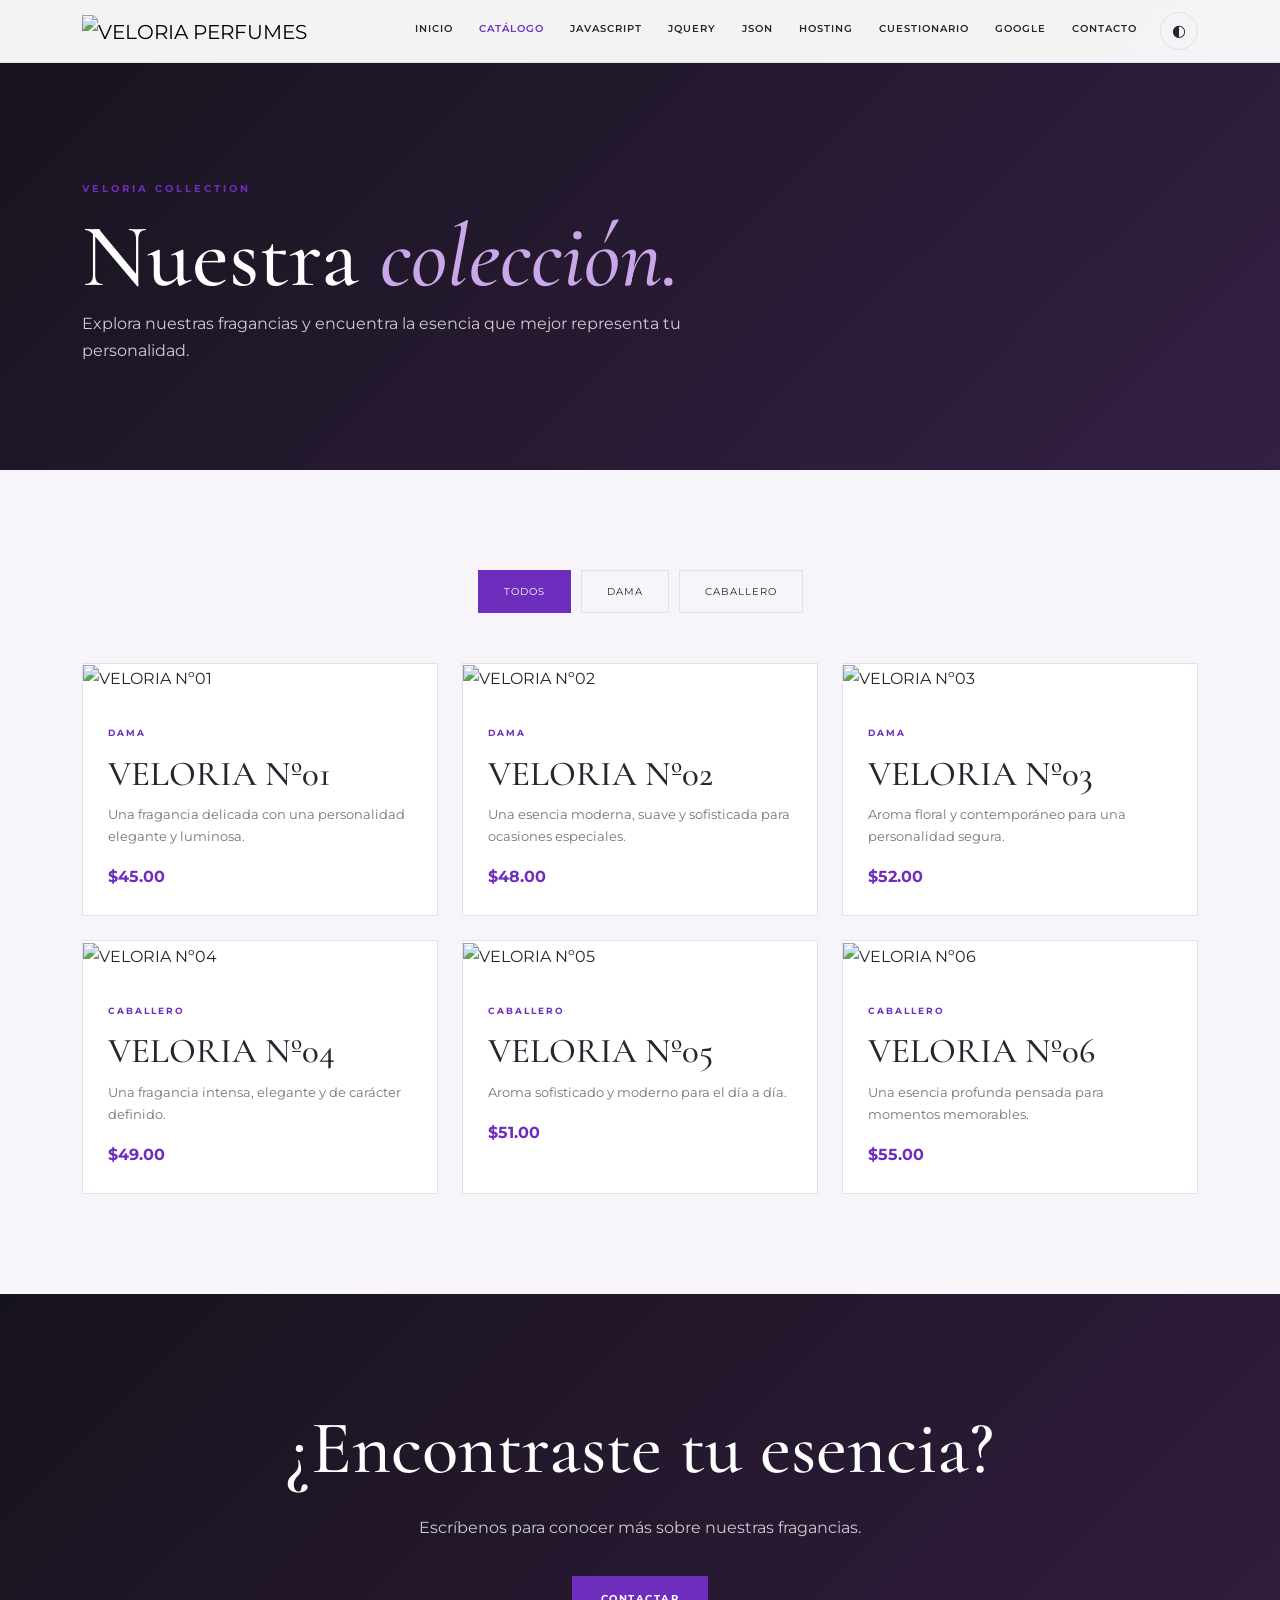
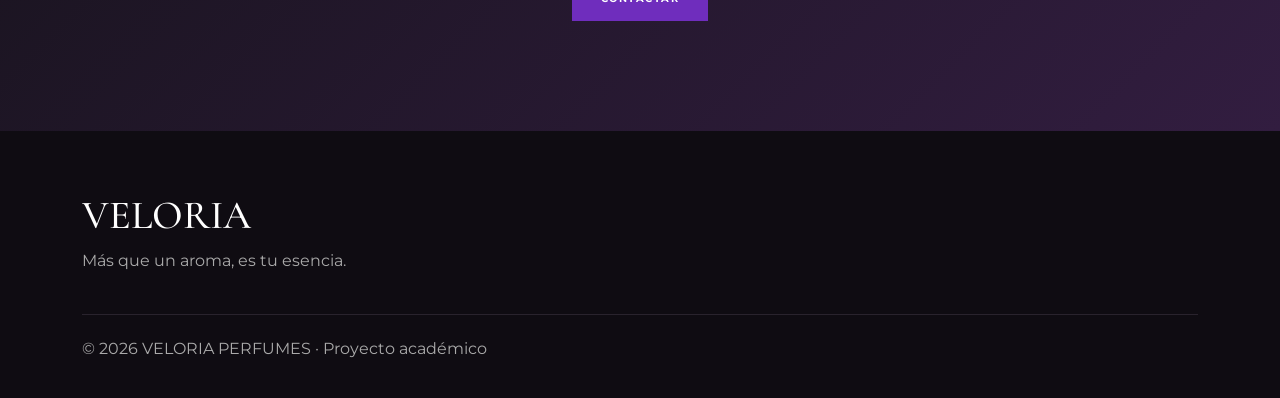
==== catalogo.html @ a53eb621 "fragancias ..." ====
<!DOCTYPE html>
<html lang="es">
<head>
    <meta charset="UTF-8">
    <meta name="viewport" content="width=device-width, initial-scale=1.0">

    <title>VELORIA | Catálogo</title>

    <link rel="preconnect" href="https://fonts.googleapis.com">
    <link rel="preconnect" href="https://fonts.gstatic.com" crossorigin>

    <link href="https://fonts.googleapis.com/css2?family=Cormorant+Garamond:wght@400;500;600;700&family=Montserrat:wght@300;400;500;600;700&display=swap" rel="stylesheet">

    <link href="https://cdn.jsdelivr.net/npm/bootstrap@5.3.3/dist/css/bootstrap.min.css" rel="stylesheet">

    <link rel="stylesheet" href="style.css">
</head>

<body>

<nav class="navbar navbar-expand-lg fixed-top veloria-navbar">
    <div class="container">

        <a class="navbar-brand" href="index.html">
            <img src="./img/43ada241-5967-4d22-9099-e7e84b31c5b8.png" alt="VELORIA PERFUMES" class="logo">
        </a>

        <button class="navbar-toggler"
                type="button"
                data-bs-toggle="collapse"
                data-bs-target="#menu">
            <span class="navbar-toggler-icon"></span>
        </button>

        <div class="collapse navbar-collapse" id="menu">

            <ul class="navbar-nav ms-auto">

                <li class="nav-item">
                    <a class="nav-link" href="index.html">Inicio</a>
                </li>

                <li class="nav-item">
                    <a class="nav-link active" href="catalogo.html">Catálogo</a>
                </li>

                <li class="nav-item">
                    <a class="nav-link" href="javascript.html">JavaScript</a>
                </li>

                <li class="nav-item">
                    <a class="nav-link" href="jquery.html">jQuery</a>
                </li>

                <li class="nav-item">
                    <a class="nav-link" href="json.html">JSON</a>
                </li>

                <li class="nav-item">
                    <a class="nav-link" href="hosting.html">Hosting</a>
                </li>

                <li class="nav-item">
                    <a class="nav-link" href="cuestionario.html">Cuestionario</a>
                </li>

                <li class="nav-item">
                    <a class="nav-link" href="google.html">Google</a>
                </li>

                <li class="nav-item">
                    <a class="nav-link" href="contacto.html">Contacto</a>
                </li>

                <li class="nav-item">
                    <button id="themeToggle" class="theme-button">◐</button>
                </li>

            </ul>

        </div>
    </div>
</nav>


<header class="page-header">

    <div class="container">

        <p class="eyebrow">VELORIA COLLECTION</p>

        <h1>
            Nuestra <em>colección.</em>
        </h1>

        <p>
            Explora nuestras fragancias y encuentra la esencia
            que mejor representa tu personalidad.
        </p>

    </div>

</header>


<section class="section">

    <div class="container">

        <div class="filter-buttons">

            <button class="filter-btn active"
                    data-filter="todos">
                Todos
            </button>

            <button class="filter-btn"
                    data-filter="dama">
                Dama
            </button>

            <button class="filter-btn"
                    data-filter="caballero">
                Caballero
            </button>

        </div>


        <div class="row g-4">

            <div class="col-md-6 col-lg-4 product-item"
                 data-category="dama">

                <div class="product-card">

                    <img src="./img/fragancia 1.webp"
                         alt="VELORIA Nº01">

                    <div class="product-info">

                        <span>DAMA</span>

                        <h2>VELORIA Nº01</h2>

                        <p>
                            Una fragancia delicada con una
                            personalidad elegante y luminosa.
                        </p>

                        <strong>$45.00</strong>

                    </div>

                </div>

            </div>


            <div class="col-md-6 col-lg-4 product-item"
                 data-category="dama">

                <div class="product-card">

                    <img src="./img/fragancia 22.avif"
                         alt="VELORIA Nº02">

                    <div class="product-info">

                        <span>DAMA</span>

                        <h2>VELORIA Nº02</h2>

                        <p>
                            Una esencia moderna, suave y
                            sofisticada para ocasiones especiales.
                        </p>

                        <strong>$48.00</strong>

                    </div>

                </div>

            </div>


            <div class="col-md-6 col-lg-4 product-item"
                 data-category="dama">

                <div class="product-card">

                    <img src="./img/fragancia 3.webp"
                         alt="VELORIA Nº03">

                    <div class="product-info">

                        <span>DAMA</span>

                        <h2>VELORIA Nº03</h2>

                        <p>
                            Aroma floral y contemporáneo
                            para una personalidad segura.
                        </p>

                        <strong>$52.00</strong>

                    </div>

                </div>

            </div>


            <div class="col-md-6 col-lg-4 product-item"
                 data-category="caballero">

                <div class="product-card">

                    <img src="./img/fragancia 4.avif"
                         alt="VELORIA Nº04">

                    <div class="product-info">

                        <span>CABALLERO</span>

                        <h2>VELORIA Nº04</h2>

                        <p>
                            Una fragancia intensa, elegante
                            y de carácter definido.
                        </p>

                        <strong>$49.00</strong>

                    </div>

                </div>

            </div>


            <div class="col-md-6 col-lg-4 product-item"
                 data-category="caballero">

                <div class="product-card">

                    <img src="./img/fragancia 5.webp"
                         alt="VELORIA Nº05">

                    <div class="product-info">

                        <span>CABALLERO</span>

                        <h2>VELORIA Nº05</h2>

                        <p>
                            Aroma sofisticado y moderno
                            para el día a día.
                        </p>

                        <strong>$51.00</strong>

                    </div>

                </div>

            </div>


            <div class="col-md-6 col-lg-4 product-item"
                 data-category="caballero">

                <div class="product-card">

                    <img src="./img/fragancia 6.webp"
                         alt="VELORIA Nº06">

                    <div class="product-info">

                        <span>CABALLERO</span>

                        <h2>VELORIA Nº06</h2>

                        <p>
                            Una esencia profunda pensada
                            para momentos memorables.
                        </p>

                        <strong>$55.00</strong>

                    </div>

                </div>

            </div>

        </div>

    </div>

</section>


<section class="cta-section">

    <div class="container text-center">

        <h2>
            ¿Encontraste tu esencia?
        </h2>

        <p>
            Escríbenos para conocer más sobre nuestras fragancias.
        </p>

        <a href="contacto.html" class="btn btn-veloria">
            Contactar
        </a>

    </div>

</section>


<footer class="footer">

    <div class="container">

        <h3>VELORIA</h3>

        <p>
            Más que un aroma, es tu esencia.
        </p>

        <div class="footer-bottom">
            <p>© 2026 VELORIA PERFUMES · Proyecto académico</p>
        </div>

    </div>

</footer>


<script src="https://cdn.jsdelivr.net/npm/bootstrap@5.3.3/dist/js/bootstrap.bundle.min.js"></script>
<script src="script.js"></script>

</body>
</html>
---- style.css ----
:root {
    --purple: #6F2DBD;
    --lilac: #C9A7E8;
    --dark: #17131C;
    --dark2: #211C26;
    --white: #FFFFFF;
    --cream: #F8F5FA;
    --text: #29242F;
    --gray: #77727C;
    --border: #E5DFE9;
}

[data-theme="dark"] {
    --cream: #17131C;
    --white: #211C26;
    --text: #F8F5FA;
    --gray: #C8C1CC;
    --border: #3B3442;
}

* {
    box-sizing: border-box;
    margin: 0;
    padding: 0;
}

html {
    scroll-behavior: smooth;
}

body {
    font-family: "Montserrat", sans-serif;
    background: var(--cream);
    color: var(--text);
    line-height: 1.7;
    transition: 0.3s;
}

h1,
h2,
h3,
h4 {
    font-family: "Cormorant Garamond", serif;
}

a {
    text-decoration: none;
}


/* NAVBAR */

.veloria-navbar {
    background: rgba(255,255,255,0.95);
    backdrop-filter: blur(15px);
    border-bottom: 1px solid var(--border);
    padding: 8px 0;
}

[data-theme="dark"] .veloria-navbar {
    background: rgba(23,19,28,0.95);
}

.logo {
    width: 85px;
    height: 65px;
    object-fit: contain;
}

.nav-link {
    color: var(--text) !important;
    font-size: 10px;
    font-weight: 600;
    letter-spacing: 1px;
    text-transform: uppercase;
    margin-left: 10px;
}

.nav-link:hover,
.nav-link.active {
    color: var(--purple) !important;
}

.theme-button {
    background: transparent;
    border: 1px solid var(--border);
    color: var(--text);
    border-radius: 50%;
    width: 38px;
    height: 38px;
    margin-left: 15px;
    cursor: pointer;
}


/* HERO */

.hero {
    min-height: 100vh;
    padding: 150px 0 80px;
    display: flex;
    align-items: center;
    background:
        linear-gradient(
            90deg,
            rgba(23,19,28,.96),
            rgba(23,19,28,.65)
        ),
        url("imagen-principal.jpg") center/cover;
    color: white;
}

.eyebrow {
    color: var(--purple);
    font-size: 10px;
    font-weight: 700;
    letter-spacing: 3px;
    text-transform: uppercase;
    margin-bottom: 15px;
}

.hero .eyebrow {
    color: var(--lilac);
}

.hero h1 {
    font-size: clamp(55px, 7vw, 95px);
    line-height: .9;
    font-weight: 500;
    margin-bottom: 30px;
}

.hero h1 span {
    display: block;
    color: var(--lilac);
    font-style: italic;
}

.hero-text {
    max-width: 600px;
    color: #ddd8df;
    margin-bottom: 35px;
}

.hero-image {
    width: 100%;
    height: 570px;
    object-fit: cover;
}


/* PAGE HEADER */

.page-header {
    padding: 180px 0 90px;
    background:
        linear-gradient(135deg, #17131C, #332044);
    color: white;
}

.page-header h1 {
    font-size: clamp(55px, 7vw, 90px);
    line-height: 1;
}

.page-header h1 em {
    color: var(--lilac);
}

.page-header p:last-child {
    max-width: 650px;
    color: #d1ccd4;
}


/* SECCIONES */

.section {
    padding: 100px 0;
}

.section-light {
    background: var(--white);
}

.section-dark {
    background: var(--dark);
    color: white;
}

.section-title {
    margin-bottom: 55px;
}

.section-title p {
    color: var(--purple);
    font-size: 10px;
    font-weight: 700;
    letter-spacing: 3px;
}

.section-title h2 {
    font-size: clamp(42px, 5vw, 65px);
    line-height: 1;
}

.section-title em {
    color: var(--purple);
}

.section h2 {
    font-size: 50px;
    line-height: 1.1;
    margin-bottom: 25px;
}

.section h2 em {
    color: var(--purple);
}

.section h3 {
    font-size: 34px;
    margin-bottom: 15px;
}

.section p {
    color: var(--gray);
}

.section-image {
    width: 100%;
    height: 540px;
    object-fit: cover;
}


/* BOTONES */

.btn-veloria {
    background: var(--purple);
    border: 1px solid var(--purple);
    color: white;
    padding: 14px 28px;
    border-radius: 0;
    font-size: 10px;
    font-weight: 700;
    letter-spacing: 1.5px;
    text-transform: uppercase;
}

.btn-veloria:hover {
    background: transparent;
    color: var(--purple);
}


/* TARJETAS */

.info-card {
    height: 100%;
    padding: 35px;
    border: 1px solid rgba(255,255,255,.15);
}

.info-card:hover {
    border-color: var(--purple);
}

.info-card span {
    color: var(--lilac);
}

.info-card h3 {
    font-size: 32px;
    margin-top: 20px;
}

.info-card p {
    color: white;
    font-weight: 600;
}

.info-card small {
    color: #aaa;
}


/* CARRUSEL */

.carousel-item img {
    height: 650px;
    object-fit: cover;
    filter: brightness(.65);
}

.carousel-caption {
    bottom: 25%;
}

.carousel-caption p {
    color: var(--lilac);
    font-size: 11px;
    letter-spacing: 3px;
    font-weight: 700;
}

.carousel-caption h2 {
    color: white;
    font-size: clamp(40px, 6vw, 80px);
}


/* COLORES */

.color-card {
    height: 100%;
    background: var(--white);
    border: 1px solid var(--border);
    padding-bottom: 25px;
}

.color-card .color {
    height: 150px;
    margin-bottom: 25px;
}

.color-card h3,
.color-card strong,
.color-card p {
    margin-left: 25px;
    margin-right: 25px;
}

.color-card h3 {
    font-size: 30px;
}

.color-card strong {
    color: var(--purple);
    font-size: 12px;
}

.color-card p {
    font-size: 13px;
}

.purple {
    background: #6F2DBD;
}

.lilac {
    background: #C9A7E8;
}

.black {
    background: #17131C;
}

.white {
    background: #FFFFFF;
    border-bottom: 1px solid var(--border);
}


/* CATÁLOGO */

.filter-buttons {
    display: flex;
    justify-content: center;
    gap: 10px;
    margin-bottom: 50px;
}

.filter-btn {
    background: transparent;
    border: 1px solid var(--border);
    color: var(--text);
    padding: 12px 25px;
    cursor: pointer;
    text-transform: uppercase;
    font-size: 10px;
    letter-spacing: 1px;
}

.filter-btn.active,
.filter-btn:hover {
    background: var(--purple);
    color: white;
    border-color: var(--purple);
}

.product-card {
    background: var(--white);
    border: 1px solid var(--border);
    height: 100%;
    transition: .3s;
}

.product-card:hover {
    transform: translateY(-7px);
}

.product-card > img {
    width: 100%;
    height: 450px;
    object-fit: cover;
}

.product-info {
    padding: 25px;
}

.product-info > span {
    color: var(--purple);
    font-size: 9px;
    font-weight: 700;
    letter-spacing: 2px;
}

.product-info h2 {
    font-size: 35px;
    margin: 10px 0;
}

.product-info p {
    font-size: 13px;
    color: var(--gray);
}

.product-info strong {
    color: var(--purple);
}


/* CÓDIGO */

.code-block,
pre {
    background: #17131C;
    color: #e9dff0;
    padding: 25px;
    overflow-x: auto;
    border-left: 3px solid var(--purple);
    text-align: left;
}

code {
    font-family: Consolas, monospace;
}


/* TABLAS */

.comparison-table {
    width: 100%;
    border-collapse: collapse;
    background: var(--white);
}

.comparison-table th,
.comparison-table td {
    padding: 18px;
    border: 1px solid var(--border);
    text-align: left;
}

.comparison-table th {
    background: var(--dark);
    color: white;
}


/* INFO BOX */

.info-box {
    height: 100%;
    padding: 30px;
    background: var(--white);
    border: 1px solid var(--border);
}

.info-box p {
    color: var(--gray);
}


/* DEMOS */

.demo-box {
    max-width: 700px;
    margin-left: auto;
    margin-right: auto;
    padding: 30px;
    background: var(--white);
    border: 1px solid var(--border);
    transition: .4s;
}

.demo-active {
    border-color: var(--purple);
    color: var(--purple);
}


/* JSON / DNS */

.flow {
    display: flex;
    align-items: stretch;
    justify-content: center;
    gap: 15px;
    flex-wrap: wrap;
    margin-top: 50px;
}

.flow-item {
    min-width: 160px;
    padding: 25px;
    text-align: center;
    background: var(--white);
    border: 1px solid var(--border);
}

.flow-item span {
    color: var(--purple);
    font-weight: 700;
}

.flow-item h3 {
    font-size: 25px;
}

.flow-arrow {
    display: flex;
    align-items: center;
    font-size: 30px;
    color: var(--purple);
}

.domain-example {
    display: flex;
    justify-content: center;
    align-items: center;
    gap: 5px;
    margin: 60px 0;
    font-size: 55px;
    font-family: "Cormorant Garamond", serif;
}

.domain-example strong {
    color: var(--lilac);
}

.dns-box {
    display: flex;
    flex-direction: column;
    align-items: center;
    gap: 10px;
    margin-top: 40px;
}

.dns-box div {
    background: var(--purple);
    color: white;
    padding: 15px 40px;
    min-width: 220px;
    text-align: center;
}

.dns-box span {
    color: var(--purple);
    font-size: 25px;
}


/* QUIZ */

.quiz-card {
    background: var(--white);
    border: 1px solid var(--border);
    padding: 30px;
    margin-bottom: 25px;
}

.quiz-card h3 {
    font-size: 28px;
}

.quiz-card label {
    display: block;
    padding: 10px 0;
    color: var(--gray);
    cursor: pointer;
}

.quiz-card input {
    margin-right: 10px;
}

.quiz-feedback {
    margin-top: 10px;
    font-weight: 600;
}

.correct {
    color: #198754;
}

.incorrect {
    color: #c0392b;
}

.quiz-result {
    display: none;
    margin-top: 30px;
    padding: 30px;
    background: var(--white);
    border: 2px solid var(--purple);
    font-size: 20px;
}


/* GOOGLE */

.google-note {
    padding: 25px;
    background: var(--white);
    border-left: 4px solid var(--purple);
    margin-bottom: 50px;
}

.google-grid {
    display: grid;
    grid-template-columns: repeat(3, 1fr);
    gap: 25px;
}

.google-card {
    padding: 30px;
    min-height: 190px;
    background: var(--white);
    border: 1px solid var(--border);
    transition: .3s;
}

.google-card:hover {
    transform: translateY(-6px);
    border-color: var(--purple);
}

.google-card span {
    color: var(--purple);
    font-weight: 700;
}

.google-card h3 {
    font-size: 30px;
    margin: 15px 0;
}

.google-card p {
    font-size: 13px;
}


/* CONTACTO */

.contact-details {
    margin-top: 35px;
}

.contact-details div {
    border-bottom: 1px solid var(--border);
    padding: 18px 0;
}

.contact-details strong {
    color: var(--purple);
}

.contact-details p {
    margin: 5px 0 0;
}

.contact-form {
    background: var(--white);
    border: 1px solid var(--border);
    padding: 40px;
}

.contact-form label {
    display: block;
    margin-top: 20px;
    margin-bottom: 7px;
    font-size: 12px;
    font-weight: 600;
}

.contact-form input,
.contact-form textarea {
    width: 100%;
    padding: 14px;
    border: 1px solid var(--border);
    background: var(--cream);
    color: var(--text);
    outline: none;
}

.contact-form input:focus,
.contact-form textarea:focus {
    border-color: var(--purple);
}

.form-message {
    display: none;
    margin-top: 20px;
    padding: 15px;
    color: #198754;
    border: 1px solid #198754;
}


/* RECURSOS */

.resources-section {
    padding: 60px 0;
    background: var(--white);
}

.resources-section li {
    margin-bottom: 8px;
    color: var(--gray);
}


/* CTA */

.cta-section {
    padding: 110px 0;
    background: linear-gradient(135deg, #17131C, #321D40);
    color: white;
}

.cta-section h2 {
    font-size: clamp(45px, 6vw, 75px);
}

.cta-section > .container > p:not(.eyebrow) {
    max-width: 650px;
    margin: 20px auto 35px;
    color: #ccc;
}


/* FOOTER */

.footer {
    background: #0F0C12;
    color: white;
    padding: 60px 0 20px;
}

.footer h3 {
    font-size: 40px;
}

.footer p {
    color: #aaa;
}

.footer-links {
    display: flex;
    flex-wrap: wrap;
    gap: 18px;
}

.footer-links a {
    color: #aaa;
    font-size: 10px;
    text-transform: uppercase;
}

.footer-links a:hover {
    color: var(--lilac);
}

.footer-bottom {
    border-top: 1px solid #29232D;
    margin-top: 40px;
    padding-top: 20px;
}


/* RESPONSIVE */

@media (max-width: 991px) {

    .nav-link {
        margin-left: 0;
    }

    .theme-button {
        margin-left: 0;
        margin-top: 10px;
    }

    .hero {
        padding-top: 150px;
    }

    .hero-image {
        margin-top: 40px;
    }

    .google-grid {
        grid-template-columns: repeat(2, 1fr);
    }

}

@media (max-width: 768px) {

    .section {
        padding: 75px 0;
    }

    .hero h1 {
        font-size: 60px;
    }

    .hero-image {
        height: 400px;
    }

    .section-image {
        height: 400px;
        margin-bottom: 35px;
    }

    .carousel-item img {
        height: 480px;
    }

    .carousel-caption h2 {
        font-size: 42px;
    }

    .google-grid {
        grid-template-columns: 1fr;
    }

    .domain-example {
        font-size: 38px;
    }

    .flow-arrow {
        display: none;
    }

}

@media (max-width: 576px) {

    .logo {
        width: 70px;
    }

    .hero h1 {
        font-size: 50px;
    }

    .section h2 {
        font-size: 40px;
    }

    .product-card > img {
        height: 380px;
    }

    .contact-form {
        padding: 25px;
    }

}
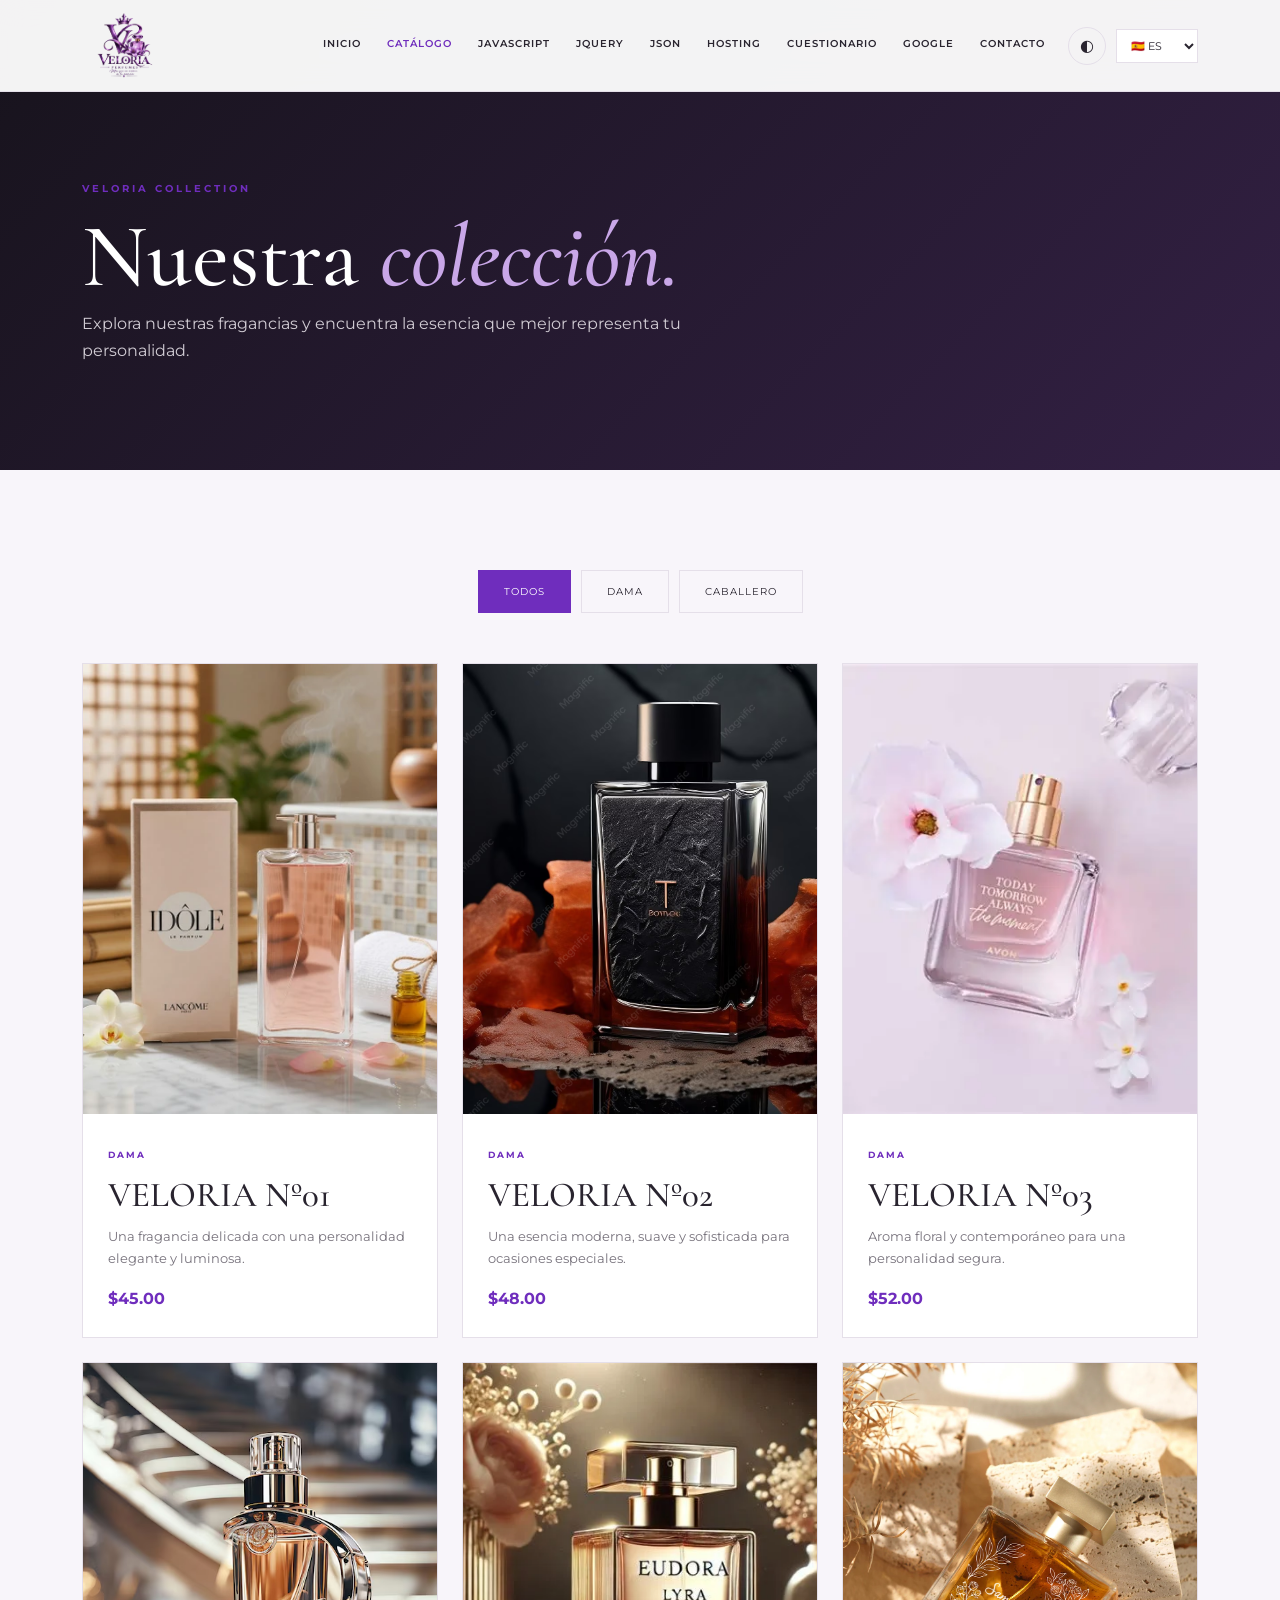
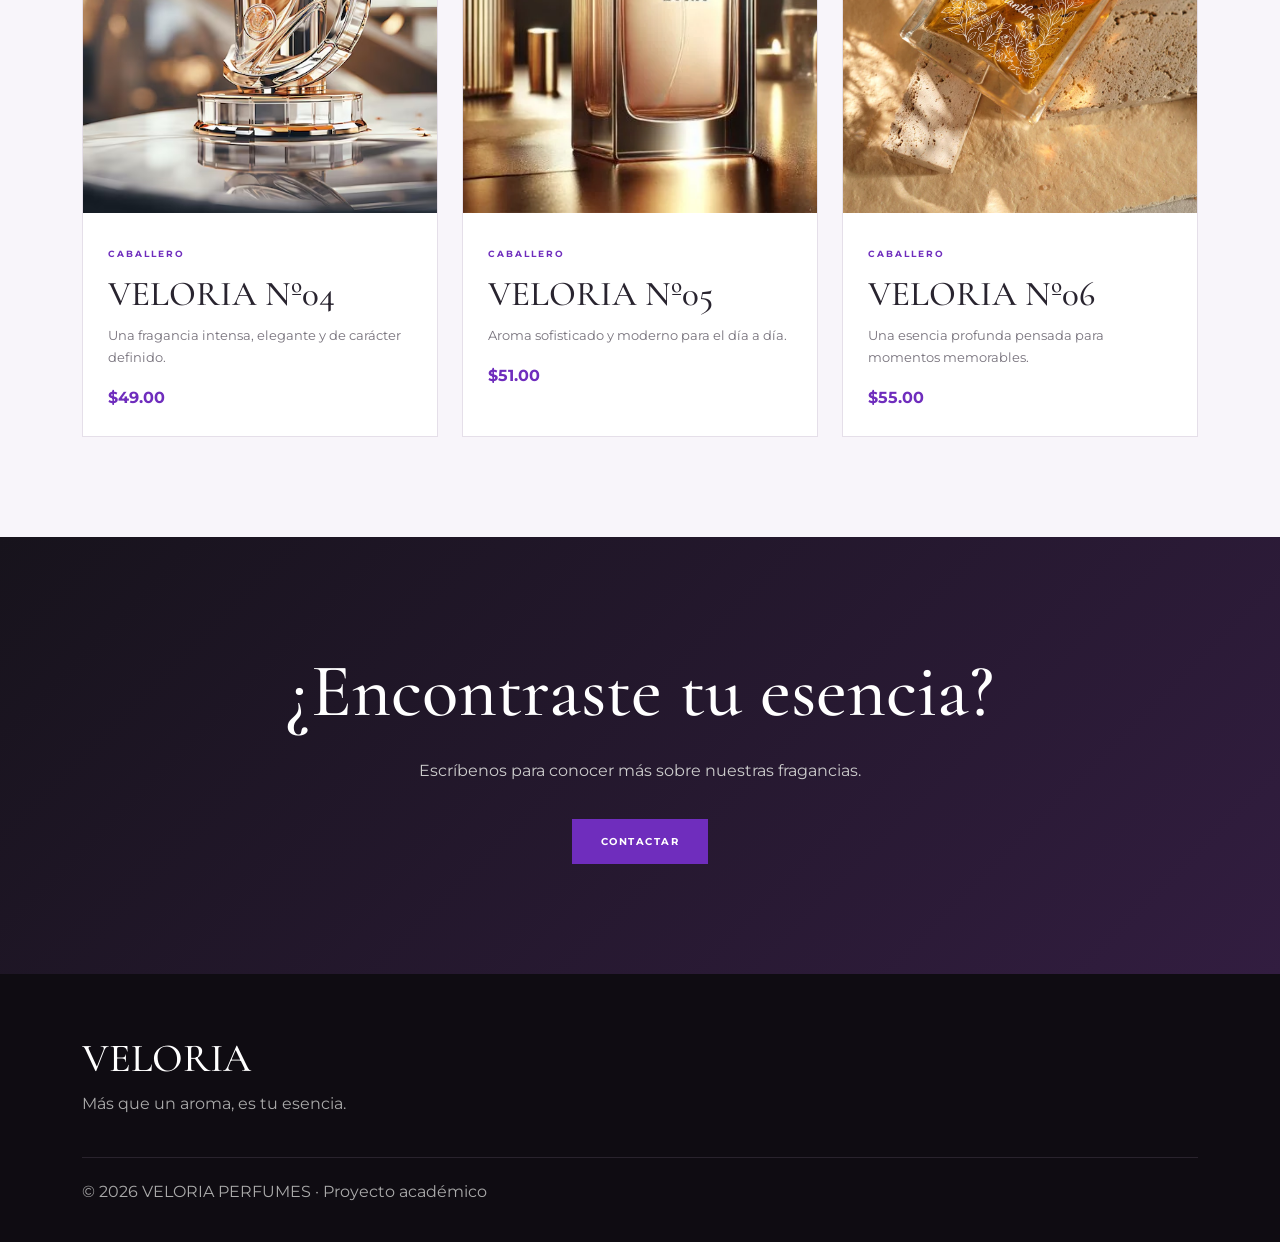
==== commit 549a2ff1: "Add files via upload" ====
--- a/catalogo.html
+++ b/catalogo.html
@@ -76,6 +76,14 @@
                     <button id="themeToggle" class="theme-button">◐</button>
                 </li>
 
+                <li class="nav-item language-item">
+                    <label class="visually-hidden" for="languageSelect">Idioma / Language</label>
+                    <select id="languageSelect" class="language-select" aria-label="Idioma / Language">
+                        <option value="es">🇪🇸 ES</option>
+                        <option value="en">🇬🇧 EN</option>
+                    </select>
+                </li>
+
             </ul>
 
         </div>
@@ -344,6 +352,7 @@
 
 
 <script src="https://cdn.jsdelivr.net/npm/bootstrap@5.3.3/dist/js/bootstrap.bundle.min.js"></script>
+<script src="language.js"></script>
 <script src="script.js"></script>
 
 </body>
--- a/style.css
+++ b/style.css
@@ -881,4 +881,55 @@
         padding: 25px;
     }
 
-}+}
+
+/* SELECTOR DE IDIOMA */
+.language-item {
+    display: flex;
+    align-items: center;
+    margin-left: 10px;
+}
+
+.language-select {
+    appearance: auto;
+    background: var(--white, #fff);
+    color: var(--text, #17131C);
+    border: 1px solid var(--border, #ddd);
+    padding: 8px 10px;
+    font-family: inherit;
+    font-size: 11px;
+    cursor: pointer;
+    min-width: 82px;
+}
+
+[data-theme="dark"] .language-select {
+    background: #17131C;
+    color: #fff;
+    border-color: #51465a;
+}
+
+@media (max-width: 991px) {
+    .language-item { margin-left: 0; margin-top: 10px; }
+}
+
+
+.boton-musica {
+  position: fixed;
+  bottom: 22px;
+  right: 22px;
+  z-index: 9999;
+  background: #35271f;
+  color: #f8f1e7;
+  border: 1px solid #c6a875;
+  border-radius: 30px;
+  padding: 12px 20px;
+  font-size: 14px;
+  cursor: pointer;
+  box-shadow: 0 4px 15px #0002;
+  transition: 0.3s;
+}
+
+.boton-musica:hover {
+  background: #70523e;
+  transform: translateY(-2px);
+}
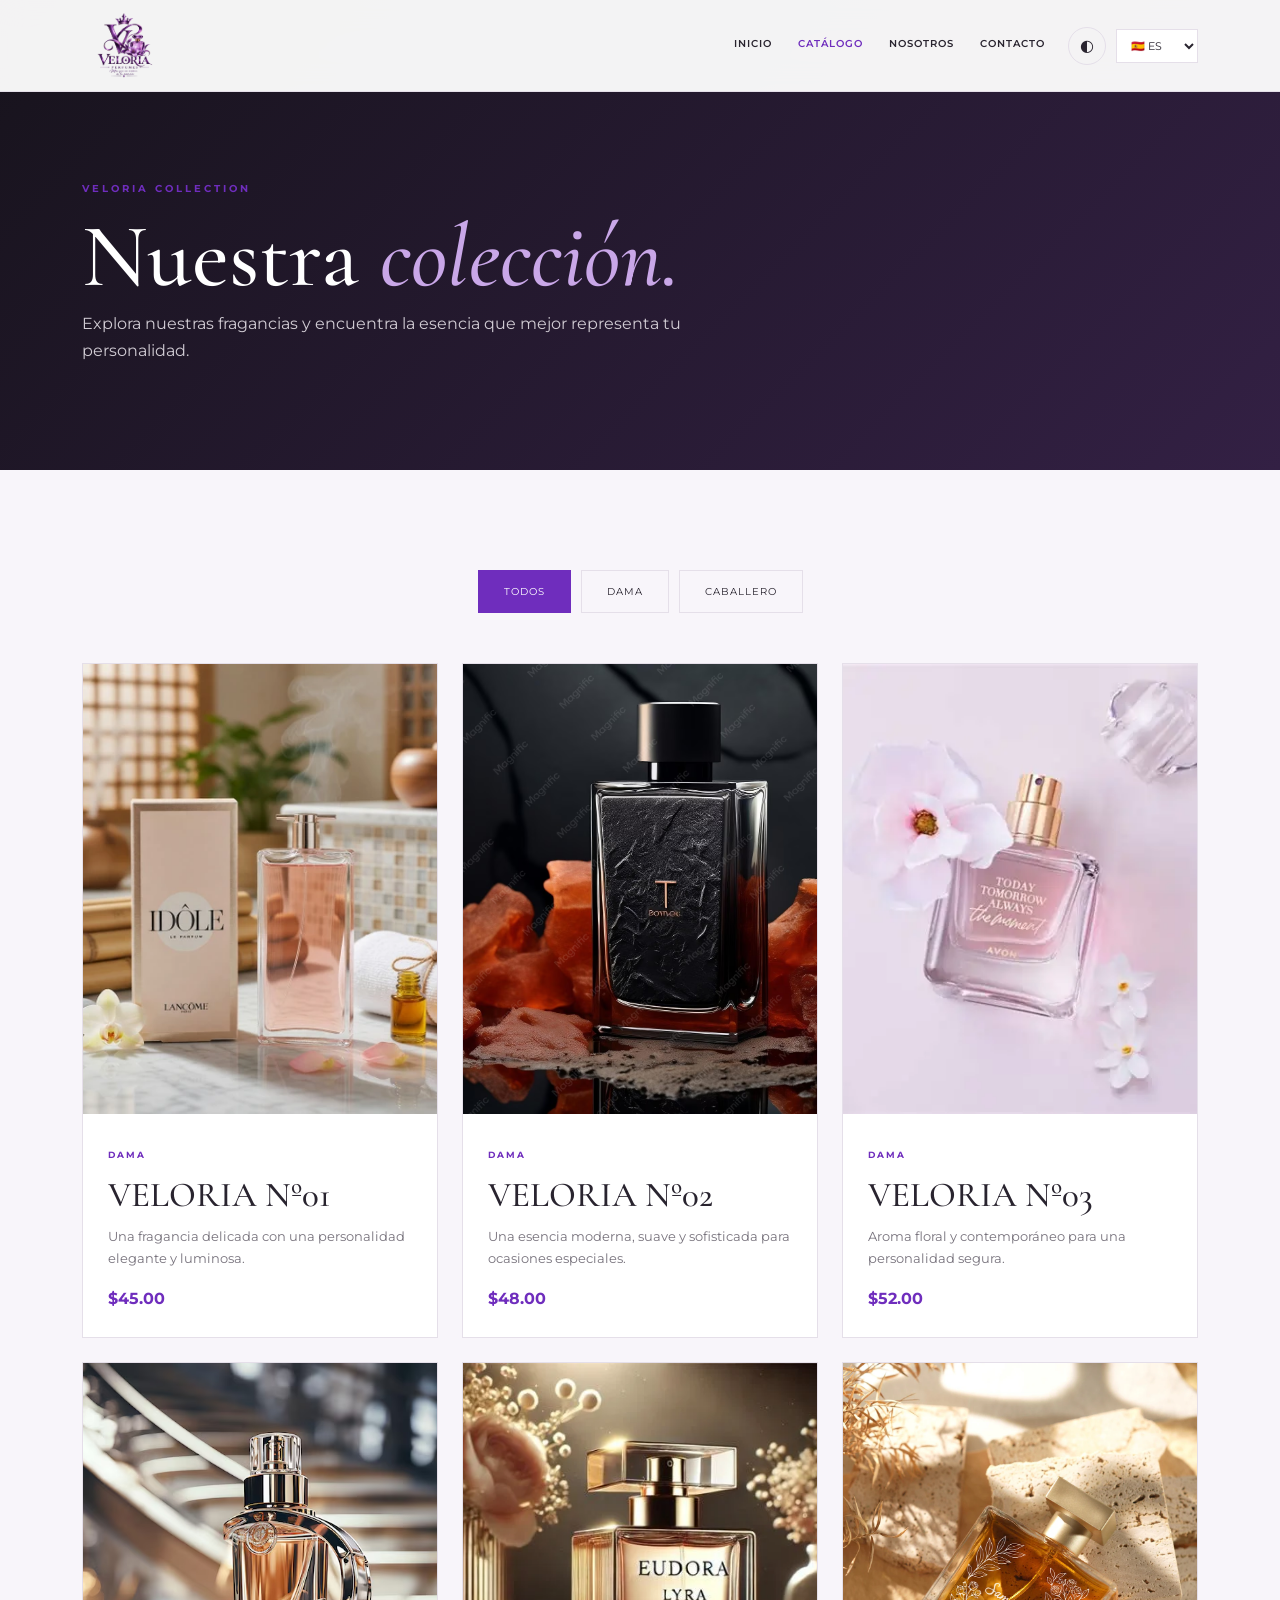
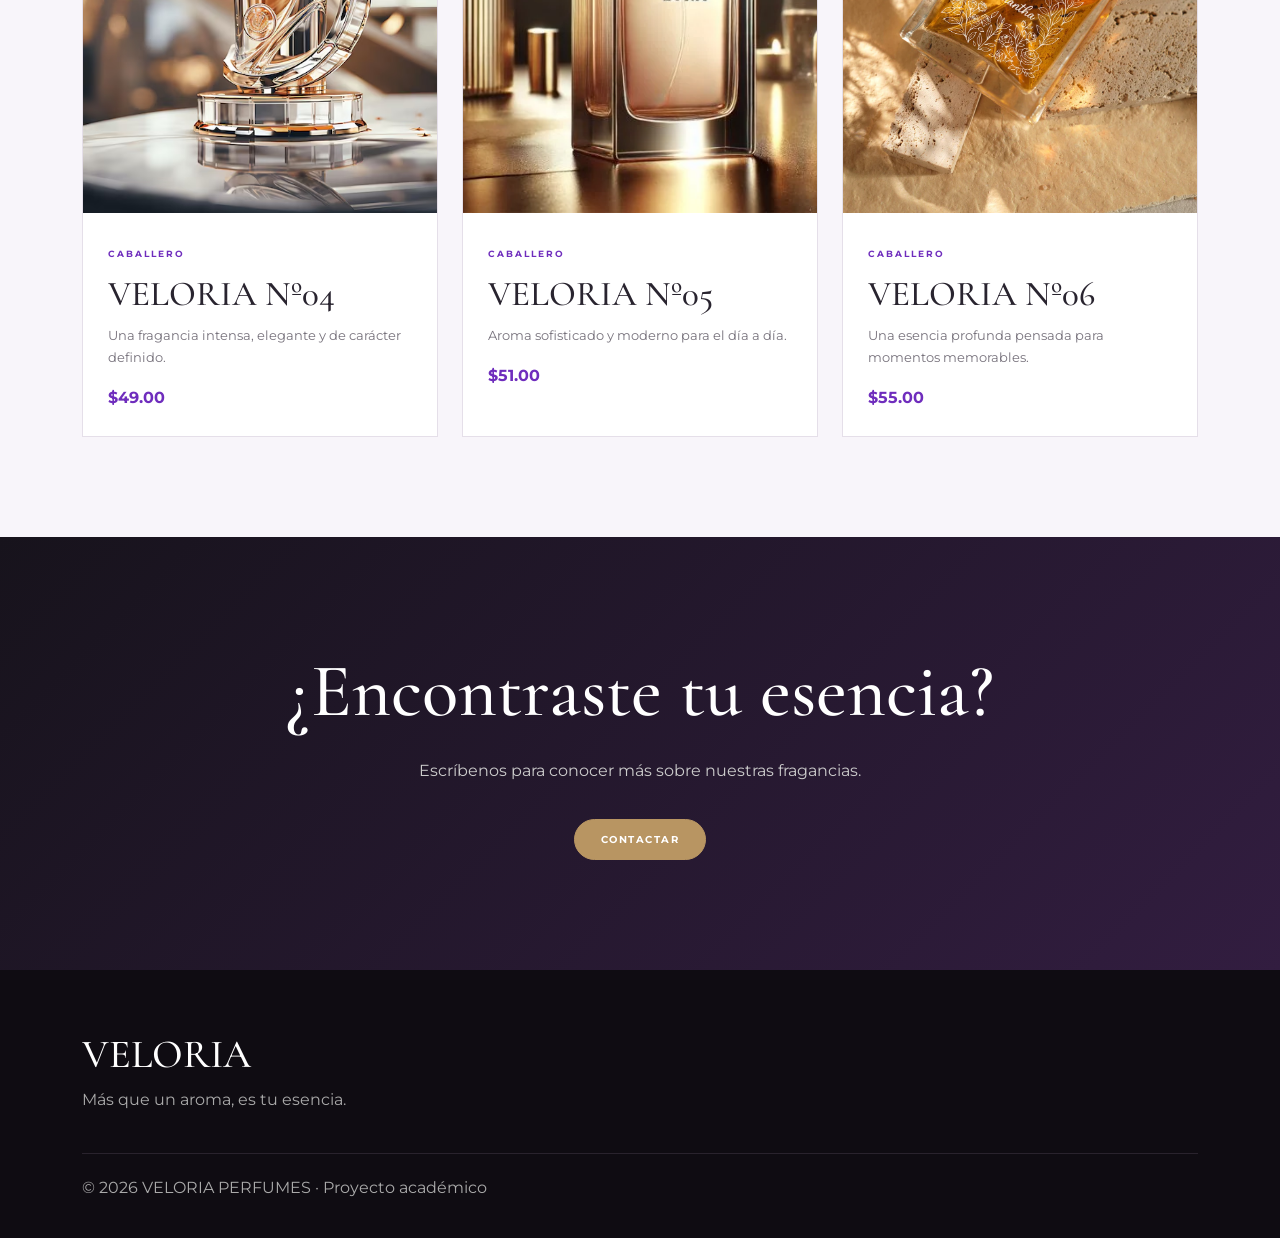
==== commit 89e8190a: "Add files via upload" ====
--- a/catalogo.html
+++ b/catalogo.html
@@ -45,27 +45,7 @@
                 </li>
 
                 <li class="nav-item">
-                    <a class="nav-link" href="javascript.html">JavaScript</a>
-                </li>
-
-                <li class="nav-item">
-                    <a class="nav-link" href="jquery.html">jQuery</a>
-                </li>
-
-                <li class="nav-item">
-                    <a class="nav-link" href="json.html">JSON</a>
-                </li>
-
-                <li class="nav-item">
-                    <a class="nav-link" href="hosting.html">Hosting</a>
-                </li>
-
-                <li class="nav-item">
-                    <a class="nav-link" href="cuestionario.html">Cuestionario</a>
-                </li>
-
-                <li class="nav-item">
-                    <a class="nav-link" href="google.html">Google</a>
+                    <a class="nav-link" href="javascript.html">Nosotros</a>
                 </li>
 
                 <li class="nav-item">
--- a/style.css
+++ b/style.css
@@ -911,7 +911,6 @@
 @media (max-width: 991px) {
     .language-item { margin-left: 0; margin-top: 10px; }
 }
-
 
 .boton-musica {
   position: fixed;
@@ -933,3 +932,21 @@
   background: #70523e;
   transform: translateY(-2px);
 }
+
+/* Botón de ubicación de VELORIA PERFUMES */
+.btn-veloria {
+    background-color: #B89562;
+    color: #ffffff;
+    border: 1px solid #B89562;
+    border-radius: 30px;
+    padding: 12px 26px;
+    transition: all 0.3s ease;
+}
+
+.btn-veloria:hover {
+    background-color: #8C6A3F;
+    border-color: #8C6A3F;
+    color: #ffffff;
+    transform: translateY(-2px);
+}
+
